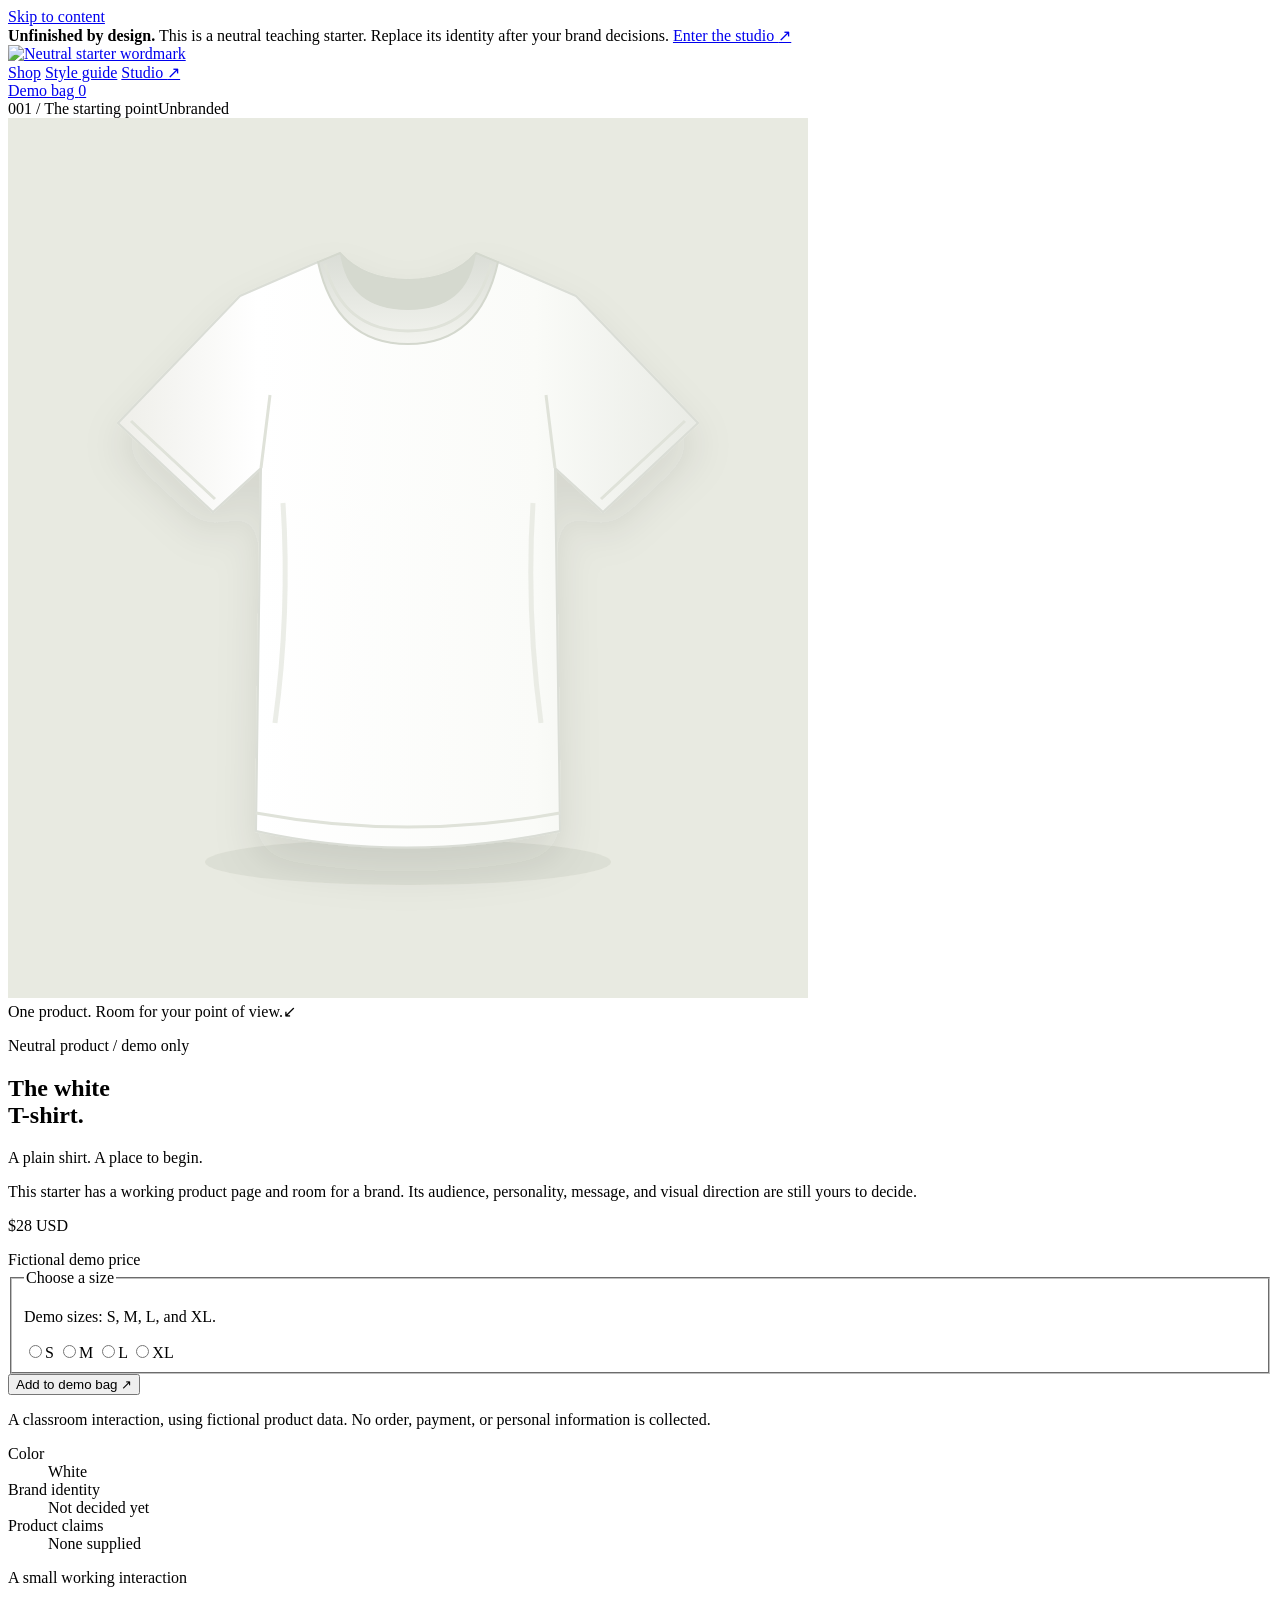
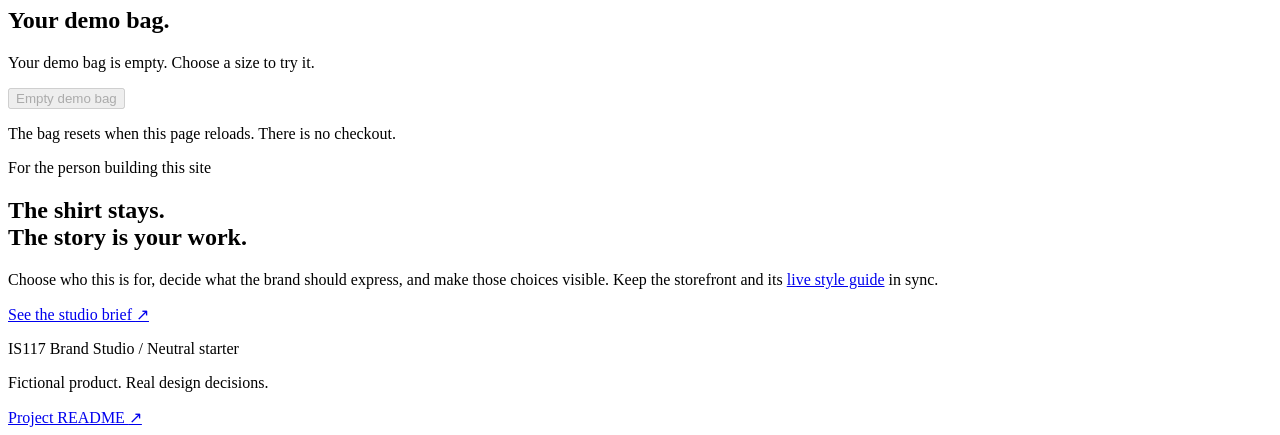
==== public/index.html @ 5ea5adac "Initial commit" ====
<!doctype html>
<html lang="en">
  <head>
    <meta charset="utf-8" />
    <meta name="viewport" content="width=device-width, initial-scale=1" />
    <meta
      name="description"
      content="An unfinished, neutral T-shirt storefront for the IS117 Brand Studio. Build a brand through deliberate, visible design choices."
    />
    <title>Your Brand — neutral storefront starter</title>
    <link rel="icon" href="data:," />
    <link rel="stylesheet" href="styles.css" />
    <script src="shop.js" defer></script>
  </head>
  <body>
    <a class="skip-link" href="#main">Skip to content</a>
    <aside class="starter-notice" aria-label="Starter information">
      <span
        ><strong>Unfinished by design.</strong> This is a neutral teaching
        starter. Replace its identity after your brand decisions.</span
      >
      <a href="studio.html"
        >Enter the studio <span aria-hidden="true">↗</span></a
      >
    </aside>
    <header class="site-header wrap">
      <a
        class="brand-link"
        href="index.html"
        aria-label="Your Brand storefront home"
        ><img
          class="wordmark"
          src="assets/wordmark.svg"
          alt="Neutral starter wordmark"
          width="175"
          height="26"
      /></a>
      <nav class="main-nav" aria-label="Main navigation">
        <a class="nav-link" href="index.html" aria-current="page">Shop</a>
        <a class="nav-link" href="styleguide.html">Style guide</a>
        <a class="nav-link" href="studio.html"
          >Studio <span aria-hidden="true">↗</span></a
        >
      </nav>
      <a class="bag-link" href="#demo-bag" aria-label="View demo bag"
        >Demo bag <span id="bag-count" class="bag-count">0</span></a
      >
    </header>

    <main id="main">
      <section class="product-section wrap" aria-labelledby="product-title">
        <div class="product-visual">
          <div class="visual-label">
            <span>001 / The starting point</span><span>Unbranded</span>
          </div>
          <img
            class="shirt-image"
            src="assets/white-shirt.svg"
            alt="Plain white, unbranded short-sleeved T-shirt"
            width="800"
            height="880"
            fetchpriority="high"
          />
          <div class="image-caption">
            <span>One product. Room for your point of view.</span
            ><span aria-hidden="true">↙</span>
          </div>
        </div>
        <div class="product-information">
          <p class="eyebrow">
            <span class="status-dot" aria-hidden="true"></span> Neutral product
            / demo only
          </p>
          <h1 id="product-title">The white<br />T-shirt.</h1>
          <p class="product-intro">A plain shirt. A place to begin.</p>
          <p class="muted product-description">
            This starter has a working product page and room for a brand. Its
            audience, personality, message, and visual direction are still yours
            to decide.
          </p>
          <div class="price-row">
            <p class="price">$28 <span>USD</span></p>
            <span class="micro-label">Fictional demo price</span>
          </div>
          <form id="product-form" class="product-form" novalidate>
            <fieldset aria-describedby="size-help size-error">
              <legend>Choose a size</legend>
              <p id="size-help" class="field-help">
                Demo sizes: S, M, L, and XL.
              </p>
              <div class="size-options">
                <label class="size-option"
                  ><input type="radio" name="size" value="S" /><span
                    >S</span
                  ></label
                >
                <label class="size-option"
                  ><input type="radio" name="size" value="M" /><span
                    >M</span
                  ></label
                >
                <label class="size-option"
                  ><input type="radio" name="size" value="L" /><span
                    >L</span
                  ></label
                >
                <label class="size-option"
                  ><input type="radio" name="size" value="XL" /><span
                    >XL</span
                  ></label
                >
              </div>
              <p id="size-error" class="field-error" role="alert" hidden>
                Choose a size before adding the shirt to your demo bag.
              </p>
            </fieldset>
            <button class="button button-primary add-button" type="submit">
              Add to demo bag <span aria-hidden="true">↗</span>
            </button>
          </form>
          <p class="demo-disclaimer">
            A classroom interaction, using fictional product data. No order,
            payment, or personal information is collected.
          </p>
          <dl class="product-facts">
            <div>
              <dt>Color</dt>
              <dd>White</dd>
            </div>
            <div>
              <dt>Brand identity</dt>
              <dd>Not decided yet</dd>
            </div>
            <div>
              <dt>Product claims</dt>
              <dd>None supplied</dd>
            </div>
          </dl>
        </div>
      </section>

      <section
        id="demo-bag"
        class="bag-section wrap"
        aria-labelledby="bag-title"
      >
        <div>
          <p class="eyebrow">A small working interaction</p>
          <h2 id="bag-title">Your demo bag.</h2>
        </div>
        <div class="bag-details">
          <p
            id="bag-status"
            class="bag-message"
            role="status"
            aria-live="polite"
            aria-atomic="true"
          >
            Your demo bag is empty. Choose a size to try it.
          </p>
          <ul id="bag-items" class="bag-items"></ul>
          <button id="clear-bag" class="text-button" type="button" disabled>
            Empty demo bag
          </button>
          <p class="field-help">
            The bag resets when this page reloads. There is no checkout.
          </p>
        </div>
      </section>

      <section class="starter-next wrap" aria-labelledby="next-title">
        <p class="eyebrow">For the person building this site</p>
        <h2 id="next-title">The shirt stays.<br />The story is your work.</h2>
        <div>
          <p>
            Choose who this is for, decide what the brand should express, and
            make those choices visible. Keep the storefront and its
            <a href="styleguide.html">live style guide</a> in sync.
          </p>
          <a class="button button-secondary" href="studio.html"
            >See the studio brief <span aria-hidden="true">↗</span></a
          >
        </div>
      </section>
    </main>

    <footer class="site-footer wrap">
      <p>
        IS117 Brand Studio <span class="footer-separator"> / </span> Neutral
        starter
      </p>
      <p class="footer-tagline">Fictional product. Real design decisions.</p>
      <a href="https://github.com/kaw393939/is117-brand-studio#readme"
        >Project README <span aria-hidden="true">↗</span></a
      >
    </footer>
  </body>
</html>
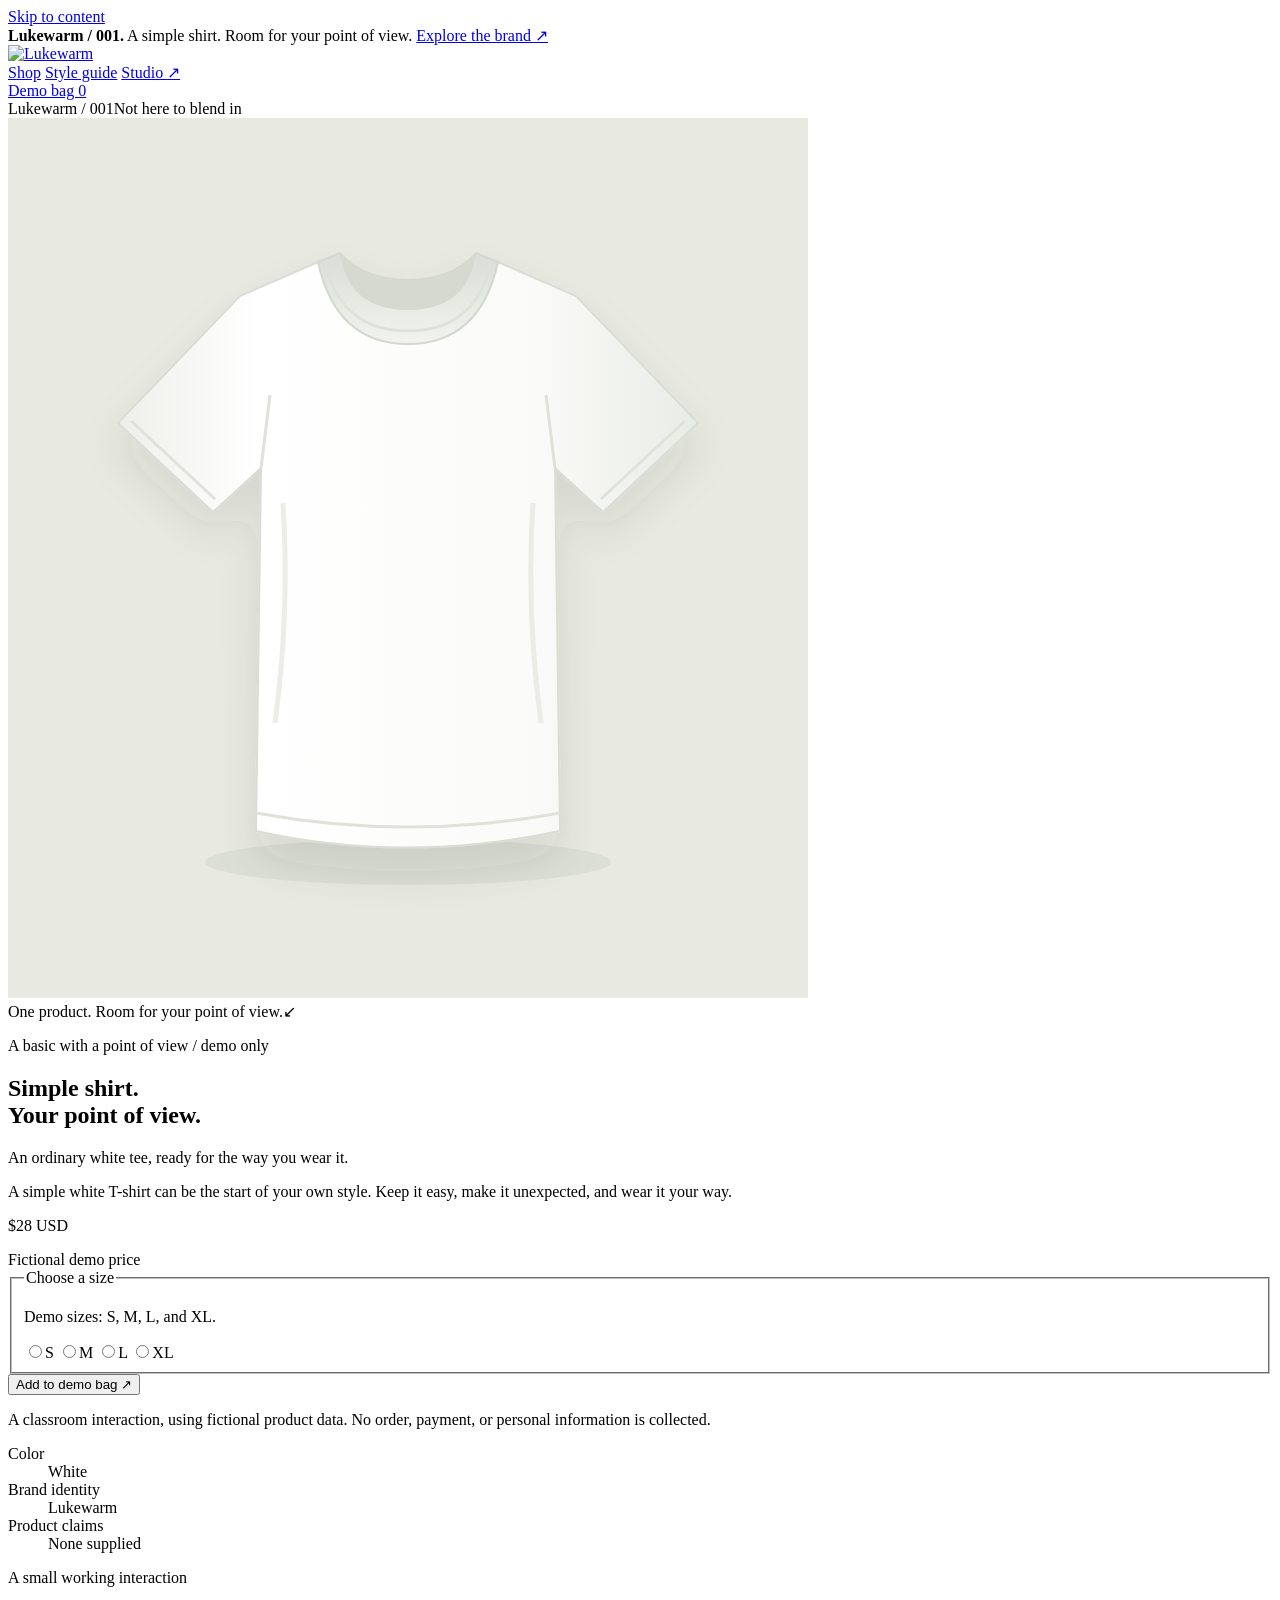
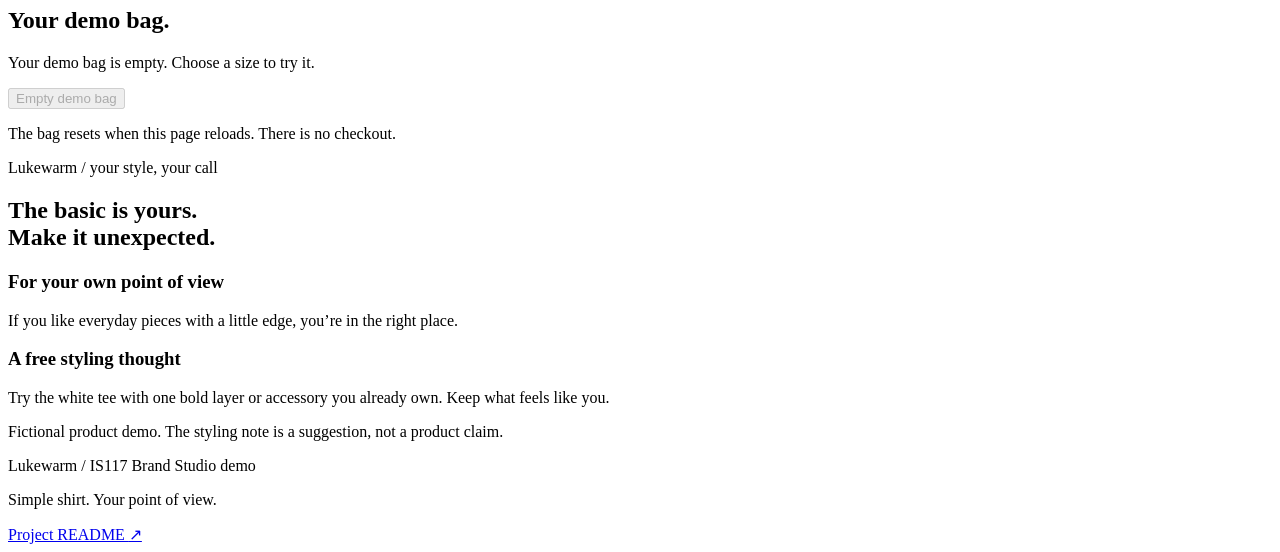
==== commit 19408823: "Brand storefront as Lukewarm" ====
--- a/public/index.html
+++ b/public/index.html
@@ -5,9 +5,9 @@
     <meta name="viewport" content="width=device-width, initial-scale=1" />
     <meta
       name="description"
-      content="An unfinished, neutral T-shirt storefront for the IS117 Brand Studio. Build a brand through deliberate, visible design choices."
+      content="Lukewarm is a playful, contrarian take on the everyday white T-shirt."
     />
-    <title>Your Brand — neutral storefront starter</title>
+    <title>Lukewarm — Simple shirt. Your point of view.</title>
     <link rel="icon" href="data:," />
     <link rel="stylesheet" href="styles.css" />
     <script src="shop.js" defer></script>
@@ -16,22 +16,21 @@
     <a class="skip-link" href="#main">Skip to content</a>
     <aside class="starter-notice" aria-label="Starter information">
       <span
-        ><strong>Unfinished by design.</strong> This is a neutral teaching
-        starter. Replace its identity after your brand decisions.</span
+        ><strong>Lukewarm / 001.</strong> A simple shirt. Room for your point of view.</span
       >
       <a href="studio.html"
-        >Enter the studio <span aria-hidden="true">↗</span></a
+        >Explore the brand <span aria-hidden="true">↗</span></a
       >
     </aside>
     <header class="site-header wrap">
       <a
         class="brand-link"
         href="index.html"
-        aria-label="Your Brand storefront home"
+        aria-label="Lukewarm storefront home"
         ><img
           class="wordmark"
           src="assets/wordmark.svg"
-          alt="Neutral starter wordmark"
+          alt="Lukewarm"
           width="175"
           height="26"
       /></a>
@@ -51,7 +50,7 @@
       <section class="product-section wrap" aria-labelledby="product-title">
         <div class="product-visual">
           <div class="visual-label">
-            <span>001 / The starting point</span><span>Unbranded</span>
+            <span>Lukewarm / 001</span><span>Not here to blend in</span>
           </div>
           <img
             class="shirt-image"
@@ -68,15 +67,12 @@
         </div>
         <div class="product-information">
           <p class="eyebrow">
-            <span class="status-dot" aria-hidden="true"></span> Neutral product
-            / demo only
+            <span class="status-dot" aria-hidden="true"></span> A basic with a point of view / demo only
           </p>
-          <h1 id="product-title">The white<br />T-shirt.</h1>
-          <p class="product-intro">A plain shirt. A place to begin.</p>
+          <h1 id="product-title">Simple shirt.<br />Your point of view.</h1>
+          <p class="product-intro">An ordinary white tee, ready for the way you wear it.</p>
           <p class="muted product-description">
-            This starter has a working product page and room for a brand. Its
-            audience, personality, message, and visual direction are still yours
-            to decide.
+            A simple white T-shirt can be the start of your own style. Keep it easy, make it unexpected, and wear it your way.
           </p>
           <div class="price-row">
             <p class="price">$28 <span>USD</span></p>
@@ -129,7 +125,7 @@
             </div>
             <div>
               <dt>Brand identity</dt>
-              <dd>Not decided yet</dd>
+              <dd>Lukewarm</dd>
             </div>
             <div>
               <dt>Product claims</dt>
@@ -169,28 +165,26 @@
       </section>
 
       <section class="starter-next wrap" aria-labelledby="next-title">
-        <p class="eyebrow">For the person building this site</p>
-        <h2 id="next-title">The shirt stays.<br />The story is your work.</h2>
+        <p class="eyebrow">Lukewarm / your style, your call</p>
+        <h2 id="next-title">The basic is yours.<br />Make it unexpected.</h2>
         <div>
-          <p>
-            Choose who this is for, decide what the brand should express, and
-            make those choices visible. Keep the storefront and its
-            <a href="styleguide.html">live style guide</a> in sync.
-          </p>
-          <a class="button button-secondary" href="studio.html"
-            >See the studio brief <span aria-hidden="true">↗</span></a
-          >
+          <h3>For your own point of view</h3>
+          <p>If you like everyday pieces with a little edge, you’re in the right place.</p>
         </div>
+        <div>
+          <h3>A free styling thought</h3>
+          <p>Try the white tee with one bold layer or accessory you already own. Keep what feels like you.</p>
+        </div>
+        <p class="guide-note">Fictional product demo. The styling note is a suggestion, not a product claim.</p>
       </section>
     </main>
 
     <footer class="site-footer wrap">
       <p>
-        IS117 Brand Studio <span class="footer-separator"> / </span> Neutral
-        starter
+        Lukewarm <span class="footer-separator"> / </span> IS117 Brand Studio demo
       </p>
-      <p class="footer-tagline">Fictional product. Real design decisions.</p>
-      <a href="https://github.com/kaw393939/is117-brand-studio#readme"
+      <p class="footer-tagline">Simple shirt. Your point of view.</p>
+      <a href="https://github.com/jo373-droid/is117-brand-studio#readme"
         >Project README <span aria-hidden="true">↗</span></a
       >
     </footer>
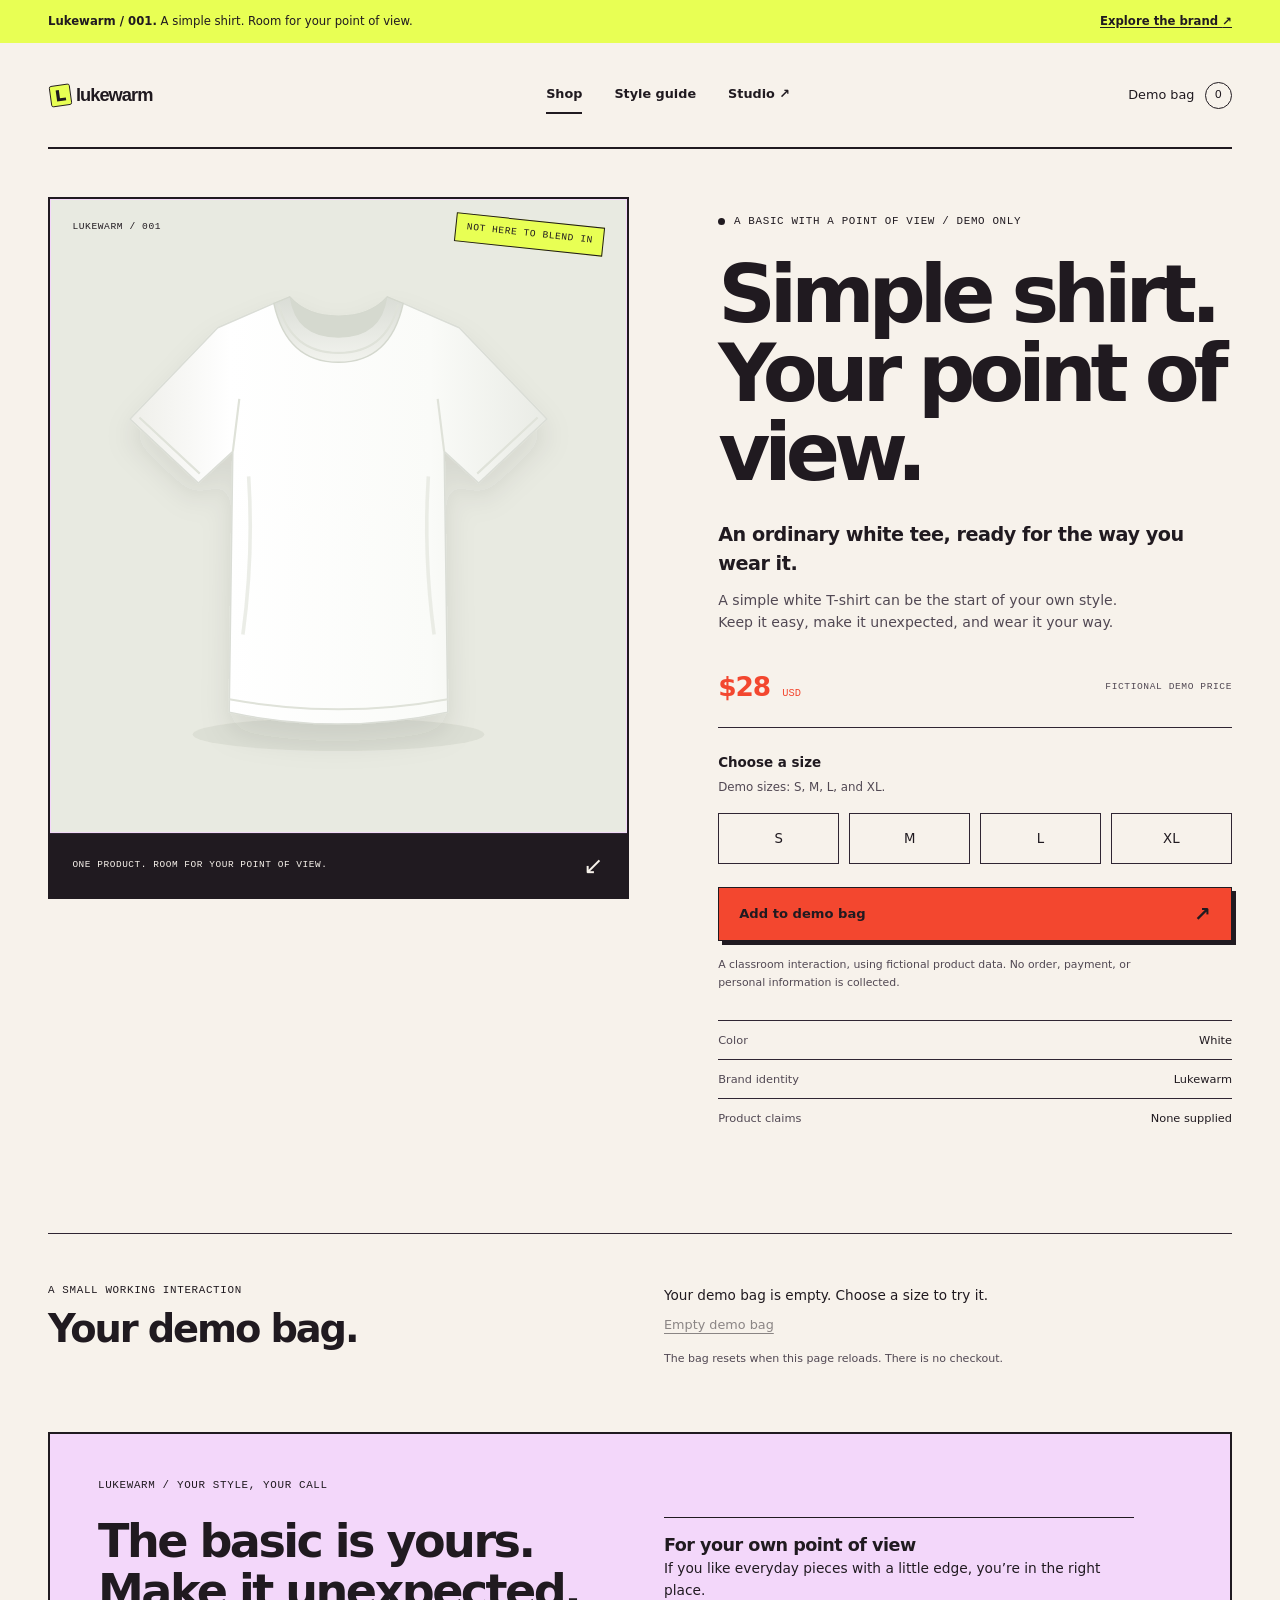
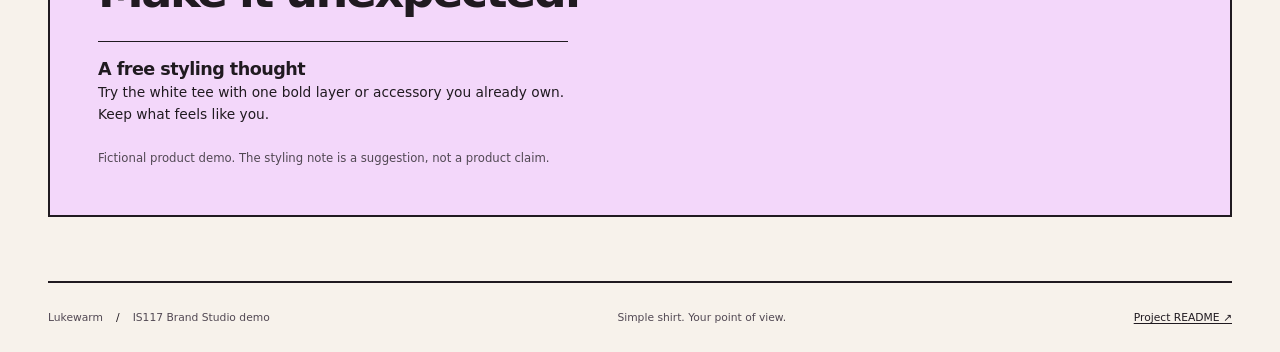
==== commit e5c6d21b: "Sync checked Lukewarm public/index.html" ====
--- a/public/index.html
+++ b/public/index.html
@@ -12,11 +12,12 @@
     <link rel="stylesheet" href="styles.css" />
     <script src="shop.js" defer></script>
   </head>
-  <body>
+  <body class="lukewarm-theme">
     <a class="skip-link" href="#main">Skip to content</a>
     <aside class="starter-notice" aria-label="Starter information">
       <span
-        ><strong>Lukewarm / 001.</strong> A simple shirt. Room for your point of view.</span
+        ><strong>Lukewarm / 001.</strong> A simple shirt. Room for your point of
+        view.</span
       >
       <a href="studio.html"
         >Explore the brand <span aria-hidden="true">↗</span></a
@@ -67,12 +68,16 @@
         </div>
         <div class="product-information">
           <p class="eyebrow">
-            <span class="status-dot" aria-hidden="true"></span> A basic with a point of view / demo only
+            <span class="status-dot" aria-hidden="true"></span> A basic with a
+            point of view / demo only
           </p>
           <h1 id="product-title">Simple shirt.<br />Your point of view.</h1>
-          <p class="product-intro">An ordinary white tee, ready for the way you wear it.</p>
+          <p class="product-intro">
+            An ordinary white tee, ready for the way you wear it.
+          </p>
           <p class="muted product-description">
-            A simple white T-shirt can be the start of your own style. Keep it easy, make it unexpected, and wear it your way.
+            A simple white T-shirt can be the start of your own style. Keep it
+            easy, make it unexpected, and wear it your way.
           </p>
           <div class="price-row">
             <p class="price">$28 <span>USD</span></p>
@@ -169,19 +174,29 @@
         <h2 id="next-title">The basic is yours.<br />Make it unexpected.</h2>
         <div>
           <h3>For your own point of view</h3>
-          <p>If you like everyday pieces with a little edge, you’re in the right place.</p>
+          <p>
+            If you like everyday pieces with a little edge, you’re in the right
+            place.
+          </p>
         </div>
         <div>
           <h3>A free styling thought</h3>
-          <p>Try the white tee with one bold layer or accessory you already own. Keep what feels like you.</p>
-        </div>
-        <p class="guide-note">Fictional product demo. The styling note is a suggestion, not a product claim.</p>
+          <p>
+            Try the white tee with one bold layer or accessory you already own.
+            Keep what feels like you.
+          </p>
+        </div>
+        <p class="guide-note">
+          Fictional product demo. The styling note is a suggestion, not a
+          product claim.
+        </p>
       </section>
     </main>
 
     <footer class="site-footer wrap">
       <p>
-        Lukewarm <span class="footer-separator"> / </span> IS117 Brand Studio demo
+        Lukewarm <span class="footer-separator"> / </span> IS117 Brand Studio
+        demo
       </p>
       <p class="footer-tagline">Simple shirt. Your point of view.</p>
       <a href="https://github.com/jo373-droid/is117-brand-studio#readme"
--- a/public/styles.css
+++ b/public/styles.css
@@ -0,0 +1,1369 @@
+/* Shared brand tokens. Change these after you agree on your brand direction.
+   Both the storefront and the live style guide use this file. */
+:root {
+  --color-paper: #f7f2eb;
+  --color-ink: #201a20;
+  --color-muted: #514853;
+  --color-line: #302633;
+  --color-accent: #e8ff54;
+  --color-soft: #f3d7fa;
+  --color-action: #f3472f;
+  --color-white: #fff;
+  --color-danger: #a52b21;
+  --font-body:
+    system-ui, -apple-system, blinkmacsystemfont, "Segoe UI", sans-serif;
+  --font-display:
+    system-ui, -apple-system, blinkmacsystemfont, "Segoe UI", sans-serif;
+  --font-mono: ui-monospace, sfmono-regular, consolas, monospace;
+  --space-1: 0.5rem;
+  --space-2: 1rem;
+  --space-3: 1.5rem;
+  --space-4: 2rem;
+  --space-5: 3rem;
+  --space-6: 4rem;
+  --page-width: 1440px;
+}
+
+* {
+  box-sizing: border-box;
+}
+
+html {
+  scroll-behavior: smooth;
+  scroll-padding-top: 1.5rem;
+}
+
+body {
+  margin: 0;
+  background: var(--color-paper);
+  color: var(--color-ink);
+  font-family: var(--font-body);
+  line-height: 1.6;
+  -webkit-font-smoothing: antialiased;
+}
+
+img,
+svg {
+  display: block;
+  max-width: 100%;
+}
+
+button,
+a,
+input {
+  -webkit-tap-highlight-color: transparent;
+}
+
+a {
+  color: inherit;
+  text-underline-offset: 0.2em;
+  text-decoration-thickness: 1px;
+}
+
+a:hover {
+  text-decoration-thickness: 2px;
+}
+
+button,
+input {
+  font: inherit;
+}
+
+button {
+  cursor: pointer;
+}
+
+button:disabled {
+  cursor: default;
+}
+
+:focus-visible {
+  outline: 3px solid var(--color-ink);
+  outline-offset: 5px;
+}
+
+[hidden] {
+  display: none !important;
+}
+
+::selection {
+  background: var(--color-accent);
+  color: var(--color-ink);
+}
+
+h1,
+h2,
+h3,
+p {
+  margin: 0;
+}
+
+h1,
+h2,
+h3 {
+  font-family: var(--font-display);
+  font-weight: 550;
+}
+
+h1 {
+  font-size: clamp(3.4rem, 6.25vw, 6.6rem);
+  line-height: 0.99;
+  letter-spacing: -0.075em;
+}
+
+h2 {
+  font-size: clamp(2rem, 3.6vw, 3.75rem);
+  line-height: 1.08;
+  letter-spacing: -0.055em;
+}
+
+h3 {
+  font-size: 1.3rem;
+  line-height: 1.3;
+  letter-spacing: -0.03em;
+}
+
+p + p {
+  margin-top: var(--space-2);
+}
+
+.wrap {
+  width: min(calc(100% - 6rem), var(--page-width));
+  margin-inline: auto;
+}
+
+.muted {
+  color: var(--color-muted);
+}
+
+.eyebrow,
+.micro-label,
+.visual-label,
+.image-caption,
+.section-number,
+.type-label,
+.token-name {
+  font-family: var(--font-mono);
+  font-size: 0.68rem;
+  font-weight: 500;
+  line-height: 1.5;
+  letter-spacing: 0.06em;
+  text-transform: uppercase;
+}
+
+.eyebrow {
+  display: flex;
+  align-items: center;
+  gap: 0.55rem;
+}
+
+.status-dot {
+  width: 7px;
+  height: 7px;
+  display: inline-block;
+  background: var(--color-ink);
+  border-radius: 50%;
+}
+
+.skip-link {
+  position: fixed;
+  top: 8px;
+  left: 8px;
+  z-index: 10;
+  transform: translateY(-180%);
+  padding: 0.75rem 1rem;
+  background: var(--color-ink);
+  color: var(--color-white);
+}
+
+.skip-link:focus {
+  transform: translateY(0);
+}
+
+.starter-notice {
+  display: flex;
+  justify-content: space-between;
+  align-items: center;
+  gap: 1.5rem;
+  padding: 0.8rem 3rem;
+  background: var(--color-accent);
+  font-size: 0.73rem;
+  line-height: 1.5;
+}
+
+.starter-notice a {
+  flex-shrink: 0;
+  font-weight: 650;
+}
+
+.site-header {
+  min-height: 106px;
+  display: flex;
+  align-items: center;
+  gap: 3rem;
+  border-bottom: 1px solid var(--color-line);
+}
+
+.brand-link {
+  display: inline-block;
+  flex-shrink: 0;
+}
+
+.wordmark {
+  width: 150px;
+  height: auto;
+}
+
+.main-nav {
+  display: flex;
+  justify-content: center;
+  align-items: center;
+  gap: 2rem;
+  margin-inline: auto;
+}
+
+.nav-link,
+.bag-link {
+  text-decoration: none;
+  font-size: 0.8rem;
+}
+
+.nav-link {
+  padding-block: 0.5rem;
+  border-bottom: 1px solid transparent;
+}
+
+.nav-link:hover,
+.nav-link[aria-current="page"] {
+  border-color: currentcolor;
+}
+
+.bag-link {
+  display: flex;
+  align-items: center;
+  gap: 0.65rem;
+  white-space: nowrap;
+}
+
+.bag-count {
+  display: grid;
+  place-items: center;
+  min-width: 1.7rem;
+  height: 1.7rem;
+  border: 1px solid var(--color-ink);
+  border-radius: 50%;
+  font-size: 0.7rem;
+}
+
+.product-section {
+  display: grid;
+  grid-template-columns: 1.13fr 1fr;
+  gap: clamp(3rem, 7vw, 8rem);
+  padding-block: var(--space-5) 5rem;
+  align-items: start;
+}
+
+.product-visual {
+  position: relative;
+  background: var(--color-soft);
+}
+
+.visual-label {
+  position: absolute;
+  z-index: 1;
+  inset: 1.3rem 1.4rem auto;
+  display: flex;
+  justify-content: space-between;
+  gap: 1rem;
+  font-size: 0.6rem;
+}
+
+.shirt-image {
+  width: 100%;
+  height: auto;
+  aspect-ratio: 800 / 880;
+  object-fit: contain;
+}
+
+.image-caption {
+  display: flex;
+  align-items: center;
+  justify-content: space-between;
+  gap: 1rem;
+  padding: 1.2rem 1.4rem;
+  border-top: 1px solid var(--color-line);
+  font-size: 0.59rem;
+}
+
+.image-caption > :last-child {
+  font-family: var(--font-body);
+  font-size: 1.5rem;
+  line-height: 1;
+}
+
+.product-information {
+  max-width: 530px;
+  padding-block: 1rem;
+}
+
+.product-information h1 {
+  margin-top: 1.6rem;
+}
+
+.product-intro {
+  font-size: 1.2rem;
+  line-height: 1.5;
+  margin-top: 1.8rem;
+  letter-spacing: -0.025em;
+}
+
+.product-description {
+  margin-top: 0.6rem;
+  font-size: 0.88rem;
+  max-width: 430px;
+}
+
+.price-row {
+  display: flex;
+  align-items: center;
+  justify-content: space-between;
+  gap: 1rem;
+  margin-block: 2rem 1.5rem;
+  padding-bottom: 1.2rem;
+  border-bottom: 1px solid var(--color-line);
+}
+
+.price {
+  font-size: 1.65rem;
+  letter-spacing: -0.04em;
+  font-weight: 600;
+}
+
+.price span {
+  font-family: var(--font-mono);
+  font-size: 0.65rem;
+  font-weight: 400;
+  letter-spacing: 0;
+  margin-left: 0.25rem;
+}
+
+.price-row .micro-label {
+  color: var(--color-muted);
+  font-size: 0.6rem;
+}
+
+fieldset {
+  padding: 0;
+  margin: 0;
+  border: 0;
+  min-width: 0;
+}
+
+legend {
+  padding: 0;
+  font-size: 0.84rem;
+  font-weight: 650;
+}
+
+.field-help {
+  margin-top: 0.3rem;
+  color: var(--color-muted);
+  font-size: 0.74rem;
+}
+
+.size-options {
+  display: grid;
+  grid-template-columns: repeat(4, 1fr);
+  gap: 0.6rem;
+  margin-top: 1rem;
+}
+
+.size-option {
+  position: relative;
+  cursor: pointer;
+}
+
+.size-option input {
+  position: absolute;
+  opacity: 0;
+  width: 100%;
+  height: 100%;
+  margin: 0;
+  cursor: pointer;
+}
+
+.size-option span {
+  display: grid;
+  place-items: center;
+  min-height: 3.2rem;
+  border: 1px solid var(--color-line);
+  background: var(--color-paper);
+  font-size: 0.83rem;
+  transition:
+    background 150ms ease,
+    border-color 150ms ease;
+}
+
+.size-option input:checked + span {
+  background: var(--color-ink);
+  border-color: var(--color-ink);
+  color: var(--color-paper);
+}
+
+.size-option input:hover + span {
+  border-color: var(--color-ink);
+}
+
+.size-option input:focus-visible + span {
+  outline: 3px solid var(--color-ink);
+  outline-offset: 4px;
+}
+
+.size-option input:focus-visible {
+  outline: none;
+}
+
+.field-error {
+  color: var(--color-danger);
+  font-size: 0.8rem;
+  margin-top: 0.9rem;
+  font-weight: 550;
+}
+
+.button {
+  display: inline-flex;
+  align-items: center;
+  justify-content: space-between;
+  gap: 2rem;
+  min-height: 3.4rem;
+  border: 1px solid var(--color-ink);
+  padding: 0.9rem 1.25rem;
+  font-size: 0.82rem;
+  font-weight: 550;
+  line-height: 1.4;
+  text-decoration: none;
+  transition:
+    background 150ms ease,
+    color 150ms ease;
+}
+
+.button > span[aria-hidden] {
+  font-size: 1.25rem;
+  line-height: 1;
+}
+
+.button-primary {
+  background: var(--color-ink);
+  color: var(--color-paper);
+}
+
+.button-primary:hover {
+  background: var(--color-accent);
+  color: var(--color-ink);
+}
+
+.button-secondary {
+  background: transparent;
+  color: var(--color-ink);
+}
+
+.button-secondary:hover {
+  background: var(--color-soft);
+}
+
+.add-button {
+  width: 100%;
+  margin-top: 1.4rem;
+}
+
+.demo-disclaimer {
+  font-size: 0.68rem;
+  line-height: 1.65;
+  color: var(--color-muted);
+  margin-top: 0.9rem;
+  max-width: 420px;
+}
+
+.product-facts {
+  margin-bottom: 0;
+  margin-top: 1.8rem;
+}
+
+.product-facts div {
+  display: flex;
+  justify-content: space-between;
+  gap: 1rem;
+  padding-block: 0.62rem;
+  border-top: 1px solid var(--color-line);
+  font-size: 0.71rem;
+}
+
+.product-facts dt {
+  color: var(--color-muted);
+}
+
+.product-facts dd {
+  margin: 0;
+  font-weight: 500;
+  text-align: right;
+}
+
+.bag-section {
+  display: grid;
+  grid-template-columns: 1fr 1fr;
+  gap: 3rem;
+  border-top: 1px solid var(--color-line);
+  padding-block: 3rem;
+}
+
+.bag-section h2 {
+  margin-top: 0.6rem;
+  font-size: clamp(2rem, 3vw, 3rem);
+}
+
+.bag-details {
+  padding-top: 0.2rem;
+  font-size: 0.85rem;
+}
+
+.bag-message {
+  max-width: 500px;
+}
+
+.bag-items {
+  list-style: none;
+  margin: 1rem 0;
+  padding: 0;
+}
+
+.bag-items:empty {
+  margin: 0;
+}
+
+.bag-items li {
+  padding-block: 0.55rem;
+  border-bottom: 1px solid var(--color-line);
+  font-size: 0.78rem;
+}
+
+.text-button {
+  padding: 0.5rem 0;
+  border: 0;
+  background: transparent;
+  color: var(--color-ink);
+  font-size: 0.8rem;
+  text-decoration: underline;
+  text-underline-offset: 0.25rem;
+}
+
+.text-button:disabled {
+  opacity: 0.5;
+}
+
+.bag-details .field-help {
+  margin-top: 0.4rem;
+  font-size: 0.69rem;
+}
+
+.starter-next {
+  display: grid;
+  grid-template-columns: 1fr 1fr;
+  gap: 1.5rem 3rem;
+  background: var(--color-accent);
+  padding: 2.7rem 3rem 3rem;
+  margin-block: 1rem 4rem;
+}
+
+.starter-next > .eyebrow {
+  grid-column: 1 / -1;
+}
+
+.starter-next > div {
+  max-width: 470px;
+  font-size: 0.86rem;
+}
+
+.starter-next .button {
+  margin-top: 1.6rem;
+}
+
+.site-footer {
+  display: flex;
+  align-items: center;
+  justify-content: space-between;
+  gap: 2rem;
+  border-top: 1px solid var(--color-line);
+  padding-block: 1.6rem;
+  font-size: 0.67rem;
+  color: var(--color-muted);
+}
+
+.footer-tagline {
+  margin: 0;
+}
+
+.footer-separator {
+  margin-inline: 0.6rem;
+  color: var(--color-ink);
+}
+
+.site-footer a {
+  color: var(--color-ink);
+}
+
+/* Shared editorial pages */
+.page-hero {
+  padding-block: 4.5rem 3.8rem;
+  display: grid;
+  grid-template-columns: 1.25fr 0.75fr;
+  align-items: end;
+  gap: 1.3rem 4rem;
+}
+
+.page-hero > .eyebrow {
+  grid-column: 1 / -1;
+}
+
+.page-hero h1 {
+  font-size: clamp(3.5rem, 6.8vw, 7.3rem);
+}
+
+.page-hero .hero-summary {
+  max-width: 400px;
+  font-size: 0.95rem;
+  color: var(--color-muted);
+  padding-bottom: 0.25rem;
+}
+
+.hero-summary strong {
+  font-weight: 550;
+  color: var(--color-ink);
+}
+
+.page-subnav {
+  display: flex;
+  flex-wrap: wrap;
+  gap: 0.6rem 1.8rem;
+  padding-block: 1rem;
+  border-top: 1px solid var(--color-line);
+  border-bottom: 1px solid var(--color-line);
+  font-size: 0.76rem;
+}
+
+.section-link {
+  text-decoration: none;
+}
+
+.section-link:hover {
+  text-decoration: underline;
+}
+
+.guide-section {
+  padding-block: 3rem;
+  border-bottom: 1px solid var(--color-line);
+  display: grid;
+  grid-template-columns: 0.32fr 1fr;
+  column-gap: 3rem;
+}
+
+.section-heading .section-number {
+  color: var(--color-muted);
+  display: block;
+  margin-bottom: 0.8rem;
+}
+
+.section-heading h2 {
+  font-size: clamp(1.7rem, 2.5vw, 2.65rem);
+}
+
+.section-heading p {
+  font-size: 0.78rem;
+  color: var(--color-muted);
+  margin-top: 1rem;
+  max-width: 210px;
+}
+
+.guide-content {
+  min-width: 0;
+}
+
+.draft-label {
+  display: inline-block;
+  padding: 0.3rem 0.55rem;
+  background: var(--color-accent);
+  color: var(--color-ink);
+  font-family: var(--font-mono);
+  font-size: 0.6rem;
+  line-height: 1.4;
+  letter-spacing: 0.03em;
+  text-transform: uppercase;
+}
+
+.decision-grid {
+  display: grid;
+  grid-template-columns: repeat(3, 1fr);
+  gap: 1.5rem;
+  margin-top: 1.6rem;
+}
+
+.decision-grid > div {
+  border-top: 1px solid var(--color-line);
+  padding-top: 0.8rem;
+}
+
+.decision-grid h3 {
+  font-size: 0.85rem;
+  font-weight: 650;
+  letter-spacing: 0;
+}
+
+.decision-grid p {
+  font-size: 0.8rem;
+  color: var(--color-muted);
+  margin-top: 0.5rem;
+}
+
+.decision-grid .undecided {
+  font-size: 1.5rem;
+  font-weight: 450;
+  color: var(--color-ink);
+  letter-spacing: -0.04em;
+}
+
+.logo-board {
+  min-height: 230px;
+  display: grid;
+  place-items: center;
+  padding: 3rem;
+  background: var(--color-white);
+  border: 1px solid var(--color-line);
+}
+
+.logo-board img {
+  width: min(100%, 380px);
+}
+
+.logo-variants {
+  display: grid;
+  grid-template-columns: 1fr 1fr;
+  border: 1px solid var(--color-line);
+  border-top: 0;
+}
+
+.logo-variant {
+  min-height: 140px;
+  padding: 1.5rem;
+  display: flex;
+  flex-direction: column;
+  justify-content: space-between;
+  gap: 1.5rem;
+}
+
+.logo-variant + .logo-variant {
+  border-left: 1px solid var(--color-line);
+}
+
+.logo-small {
+  width: 110px;
+  height: auto;
+}
+
+.logo-mono {
+  width: 190px;
+  filter: brightness(0);
+}
+
+.logo-variant p,
+.guide-note {
+  font-size: 0.73rem;
+  color: var(--color-muted);
+}
+
+.guide-note {
+  margin-top: 1rem;
+  max-width: 680px;
+}
+
+.palette-grid {
+  display: grid;
+  grid-template-columns: repeat(5, 1fr);
+  gap: 0.65rem;
+}
+
+.color-swatch {
+  height: 120px;
+  border: 1px solid var(--color-line);
+  background: var(--swatch-color);
+}
+
+.palette-card h3 {
+  font-size: 0.76rem;
+  letter-spacing: 0;
+  font-weight: 650;
+  margin-top: 0.65rem;
+}
+
+.palette-card code {
+  font-family: var(--font-mono);
+  font-size: 0.65rem;
+  color: var(--color-muted);
+  display: block;
+  margin-top: 0.15rem;
+}
+
+.palette-card p {
+  font-size: 0.66rem;
+  color: var(--color-muted);
+  margin-top: 0.4rem;
+  line-height: 1.5;
+}
+
+.type-specimen {
+  border-top: 1px solid var(--color-line);
+  padding-block: 1.3rem;
+}
+
+.type-specimen:first-child {
+  border-top: 0;
+  padding-top: 0;
+}
+
+.type-label {
+  display: block;
+  margin-bottom: 1rem;
+  color: var(--color-muted);
+  font-size: 0.6rem;
+}
+
+.type-display {
+  font-family: var(--font-display);
+  font-size: clamp(2.5rem, 4.5vw, 5rem);
+  font-weight: 550;
+  letter-spacing: -0.075em;
+  line-height: 1;
+  max-width: 700px;
+}
+
+.type-body {
+  font-family: var(--font-body);
+  font-size: 1rem;
+  max-width: 570px;
+}
+
+.type-mono {
+  font-family: var(--font-mono);
+  text-transform: uppercase;
+  font-size: 0.7rem;
+  letter-spacing: 0.06em;
+}
+
+.spacing-grid {
+  display: flex;
+  flex-wrap: wrap;
+  align-items: start;
+  gap: 2rem;
+}
+
+.spacing-token {
+  min-width: 52px;
+}
+
+.spacing-bar {
+  width: var(--token-size);
+  height: 40px;
+  background: var(--color-ink);
+  margin-bottom: 0.9rem;
+}
+
+.token-name {
+  display: block;
+  font-size: 0.6rem;
+}
+
+.spacing-token code {
+  font-family: var(--font-mono);
+  color: var(--color-muted);
+  font-size: 0.65rem;
+}
+
+.button-samples {
+  display: flex;
+  flex-wrap: wrap;
+  gap: 1rem;
+}
+
+.button-samples .button {
+  min-width: 185px;
+}
+
+.voice-grid {
+  display: grid;
+  grid-template-columns: 1fr 1fr;
+  gap: 2rem;
+}
+
+.voice-grid h3 {
+  font-size: 0.95rem;
+  font-weight: 600;
+  margin-bottom: 0.65rem;
+}
+
+.voice-grid p {
+  font-size: 0.84rem;
+  color: var(--color-muted);
+}
+
+.voice-example {
+  font-size: 1.7rem !important;
+  color: var(--color-ink) !important;
+  letter-spacing: -0.035em;
+  line-height: 1.3;
+}
+
+.guide-footer-note {
+  display: flex;
+  gap: 2rem;
+  align-items: center;
+  justify-content: space-between;
+  background: var(--color-soft);
+  padding: 1.5rem 2rem;
+  margin-block: 2rem 4rem;
+}
+
+.guide-footer-note p {
+  font-size: 0.83rem;
+  max-width: 680px;
+}
+
+.guide-footer-note a {
+  font-size: 0.8rem;
+  white-space: nowrap;
+}
+
+@media (width >= 1600px) {
+  .product-section {
+    gap: 8rem;
+  }
+}
+
+@media (width <= 1100px) {
+  .wrap {
+    width: calc(100% - 4rem);
+  }
+
+  .starter-notice {
+    padding-inline: 2rem;
+  }
+
+  .site-header {
+    gap: 1.7rem;
+  }
+
+  .main-nav {
+    gap: 1.25rem;
+  }
+
+  .product-section {
+    gap: 3rem;
+    align-items: start;
+  }
+
+  .product-information h1 {
+    font-size: clamp(3.4rem, 7vw, 5rem);
+  }
+
+  .product-information {
+    padding-top: 0.5rem;
+  }
+
+  .product-intro {
+    margin-top: 1.4rem;
+  }
+
+  .price-row {
+    margin-top: 1.5rem;
+  }
+
+  .page-hero {
+    column-gap: 2rem;
+  }
+
+  .guide-section {
+    grid-template-columns: 0.35fr 1fr;
+    gap: 2rem;
+  }
+
+  .palette-grid {
+    grid-template-columns: repeat(3, 1fr);
+    row-gap: 1.6rem;
+  }
+}
+
+@media (width <= 760px) {
+  .wrap {
+    width: calc(100% - 2.5rem);
+  }
+
+  .starter-notice {
+    padding: 0.75rem 1.25rem;
+    font-size: 0.67rem;
+    gap: 1rem;
+  }
+
+  .starter-notice > span {
+    max-width: 480px;
+  }
+
+  .starter-notice a {
+    font-size: 0.65rem;
+  }
+
+  .site-header {
+    min-height: 108px;
+    display: grid;
+    grid-template-columns: 1fr auto;
+    gap: 0.5rem 1rem;
+    padding-block: 1.2rem 1rem;
+  }
+
+  .wordmark {
+    width: 130px;
+  }
+
+  .main-nav {
+    grid-row: 2;
+    grid-column: 1 / -1;
+    margin: 0;
+    justify-content: flex-start;
+    gap: 1.5rem;
+  }
+
+  .nav-link,
+  .bag-link {
+    font-size: 0.73rem;
+  }
+
+  .bag-link {
+    grid-column: 2;
+    grid-row: 1;
+  }
+
+  .bag-count {
+    min-width: 1.5rem;
+    height: 1.5rem;
+  }
+
+  .product-section {
+    grid-template-columns: 1fr;
+    gap: 2rem;
+    padding-block: 1.5rem 3rem;
+  }
+
+  .product-visual {
+    max-width: 600px;
+    width: 100%;
+    margin-inline: auto;
+  }
+
+  .shirt-image {
+    max-height: 530px;
+  }
+
+  .product-information {
+    max-width: none;
+    padding: 0;
+  }
+
+  .product-information h1 {
+    font-size: clamp(4.2rem, 13vw, 7rem);
+    margin-top: 1rem;
+  }
+
+  .product-intro {
+    font-size: 1.1rem;
+    margin-top: 1.4rem;
+  }
+
+  .product-description {
+    max-width: 580px;
+  }
+
+  .product-facts {
+    margin-top: 1.5rem;
+  }
+
+  .bag-section {
+    grid-template-columns: 1fr;
+    gap: 1.3rem;
+    padding-block: 2rem;
+  }
+
+  .bag-section h2 {
+    margin-top: 0.6rem;
+  }
+
+  .starter-next {
+    grid-template-columns: 1fr;
+    padding: 1.8rem;
+    gap: 1.3rem;
+    margin-block: 1rem 3rem;
+  }
+
+  .starter-next > div {
+    max-width: none;
+  }
+
+  .site-footer {
+    flex-wrap: wrap;
+    gap: 0.7rem 2rem;
+    padding-block: 1.5rem;
+  }
+
+  .footer-tagline {
+    display: none;
+  }
+
+  .page-hero {
+    padding-block: 2.5rem;
+    grid-template-columns: 1fr;
+    row-gap: 1.4rem;
+  }
+
+  .page-hero h1 {
+    font-size: clamp(3.7rem, 11vw, 6rem);
+  }
+
+  .page-hero .hero-summary {
+    max-width: 570px;
+    font-size: 0.9rem;
+  }
+
+  .page-subnav {
+    gap: 0.6rem 1.2rem;
+    font-size: 0.72rem;
+  }
+
+  .guide-section {
+    grid-template-columns: 1fr;
+    gap: 1.8rem;
+    padding-block: 2.3rem;
+  }
+
+  .section-heading {
+    display: grid;
+    grid-template-columns: 1fr 1fr;
+    column-gap: 2rem;
+  }
+
+  .section-heading .section-number {
+    grid-column: 1 / -1;
+    margin-bottom: 0.5rem;
+  }
+
+  .section-heading p {
+    max-width: none;
+    margin: 0;
+    font-size: 0.73rem;
+  }
+
+  .decision-grid {
+    gap: 1rem;
+  }
+
+  .decision-grid .undecided {
+    font-size: 1.3rem;
+  }
+
+  .decision-grid p {
+    font-size: 0.73rem;
+  }
+
+  .palette-grid {
+    grid-template-columns: repeat(5, 1fr);
+  }
+
+  .color-swatch {
+    height: 85px;
+  }
+
+  .palette-card p {
+    font-size: 0.62rem;
+  }
+
+  .palette-card code {
+    font-size: 0.57rem;
+  }
+
+  .guide-footer-note {
+    flex-direction: column;
+    align-items: start;
+    gap: 1rem;
+    margin-block: 1.5rem 3rem;
+    padding: 1.5rem;
+  }
+}
+
+@media (width <= 420px) {
+  .starter-notice {
+    align-items: start;
+    flex-direction: column;
+    gap: 0.35rem;
+  }
+
+  .visual-label {
+    inset: 1rem 1rem auto;
+    font-size: 0.53rem;
+  }
+
+  .image-caption {
+    font-size: 0.53rem;
+    padding: 1rem;
+  }
+
+  .price-row .micro-label {
+    font-size: 0.54rem;
+  }
+
+  .section-heading {
+    grid-template-columns: 1fr;
+    gap: 0.6rem;
+  }
+
+  .section-heading .section-number {
+    margin: 0;
+  }
+
+  .decision-grid {
+    grid-template-columns: 1fr;
+    gap: 1.2rem;
+  }
+
+  .decision-grid > div {
+    display: grid;
+    grid-template-columns: 0.5fr 1fr;
+    gap: 0.4rem 1rem;
+  }
+
+  .decision-grid p {
+    margin-top: 0;
+  }
+
+  .decision-grid p:last-child {
+    grid-column: 2;
+  }
+
+  .palette-grid {
+    grid-template-columns: repeat(3, 1fr);
+  }
+
+  .color-swatch {
+    height: 90px;
+  }
+
+  .logo-board {
+    min-height: 190px;
+    padding: 2rem;
+  }
+
+  .logo-variants {
+    grid-template-columns: 1fr;
+  }
+
+  .logo-variant {
+    min-height: 125px;
+  }
+
+  .logo-variant + .logo-variant {
+    border-left: 0;
+    border-top: 1px solid var(--color-line);
+  }
+
+  .voice-grid {
+    grid-template-columns: 1fr;
+    gap: 1.5rem;
+  }
+}
+
+@media (prefers-reduced-motion: reduce) {
+  html {
+    scroll-behavior: auto;
+  }
+
+  *,
+  *::before,
+  *::after {
+    transition: none !important;
+    animation: none !important;
+  }
+}
+
+
+/* Lukewarm identity: playful interruptions around clear product information. */
+.starter-notice {
+  background: var(--color-accent);
+  color: var(--color-ink);
+}
+.starter-notice a { font-weight: 700; }
+.site-header { border-bottom: 2px solid var(--color-ink); }
+.wordmark { width: 160px; }
+.main-nav { font-weight: 650; }
+.nav-link[aria-current="page"] { border-bottom-width: 2px; }
+.product-visual {
+  overflow: hidden;
+  border: 2px solid var(--color-ink);
+  background: var(--color-soft);
+}
+.product-visual::before {
+  content: "";
+  position: absolute;
+  width: 34%;
+  aspect-ratio: 1;
+  top: 17%;
+  left: 12%;
+  z-index: 0;
+  border-radius: 50%;
+  background: var(--color-accent);
+}
+.shirt-image { position: relative; z-index: 1; }
+.visual-label { z-index: 2; }
+.visual-label span:last-child {
+  padding: .4rem .65rem;
+  border: 1px solid var(--color-ink);
+  background: var(--color-accent);
+  transform: rotate(6deg);
+}
+.image-caption {
+  position: relative;
+  z-index: 2;
+  background: var(--color-ink);
+  color: var(--color-paper);
+}
+.product-information h1 { max-width: 10ch; }
+.product-intro { font-weight: 600; }
+.price { color: var(--color-action); }
+.button-primary {
+  background: var(--color-action);
+  border-color: var(--color-ink);
+  color: var(--color-ink);
+  box-shadow: 4px 4px 0 var(--color-ink);
+}
+.button-primary:hover {
+  background: var(--color-accent);
+  color: var(--color-ink);
+}
+.starter-next {
+  background: var(--color-soft);
+  border: 2px solid var(--color-ink);
+}
+.starter-next > div {
+  border-top: 1px solid var(--color-ink);
+  padding-top: 1rem;
+}
+.starter-next h3 { font-size: 1.1rem; }
+.starter-next .guide-note { grid-column: 1 / -1; margin: 0; }
+.site-footer { border-top: 2px solid var(--color-ink); }
+.color-swatch { border: 2px solid var(--color-ink); }
+@media (max-width: 760px) {
+  .product-visual::before { width: 42%; }
+  .starter-next > .guide-note { grid-column: 1; }
+}
